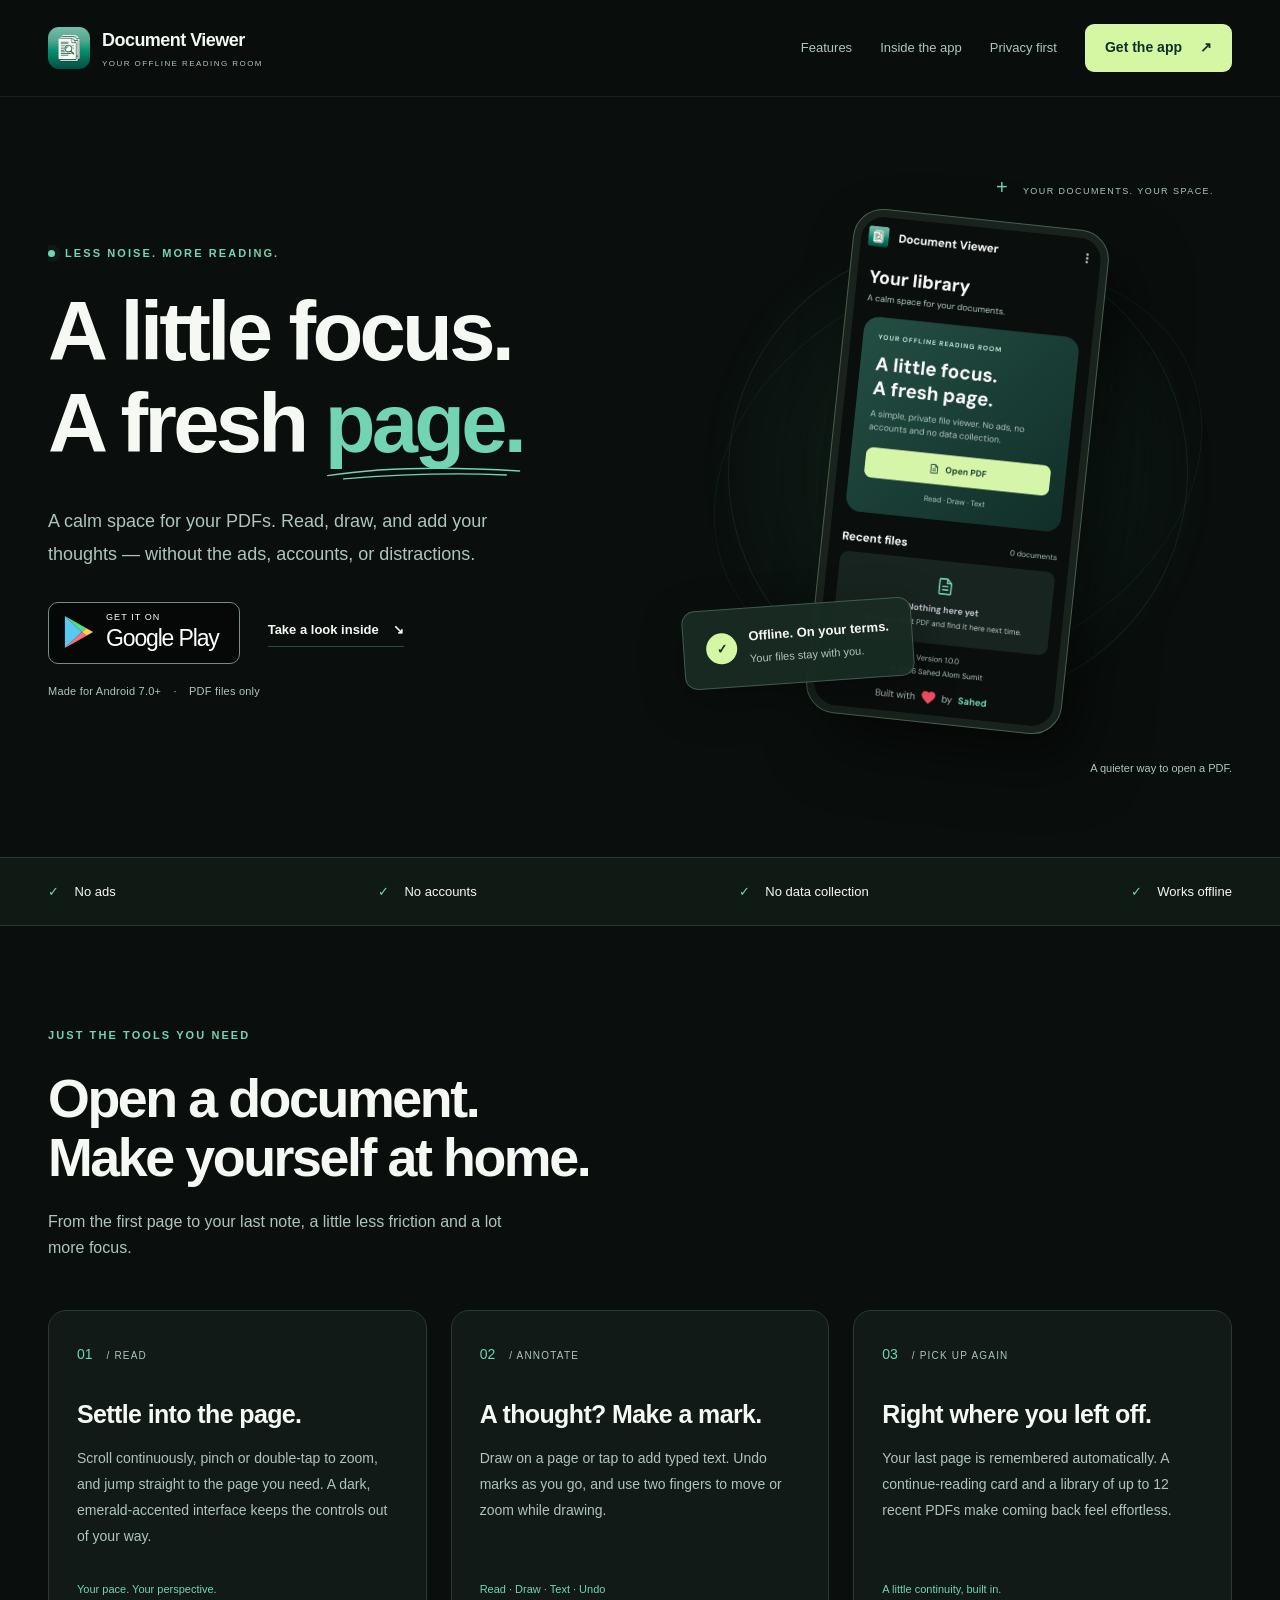
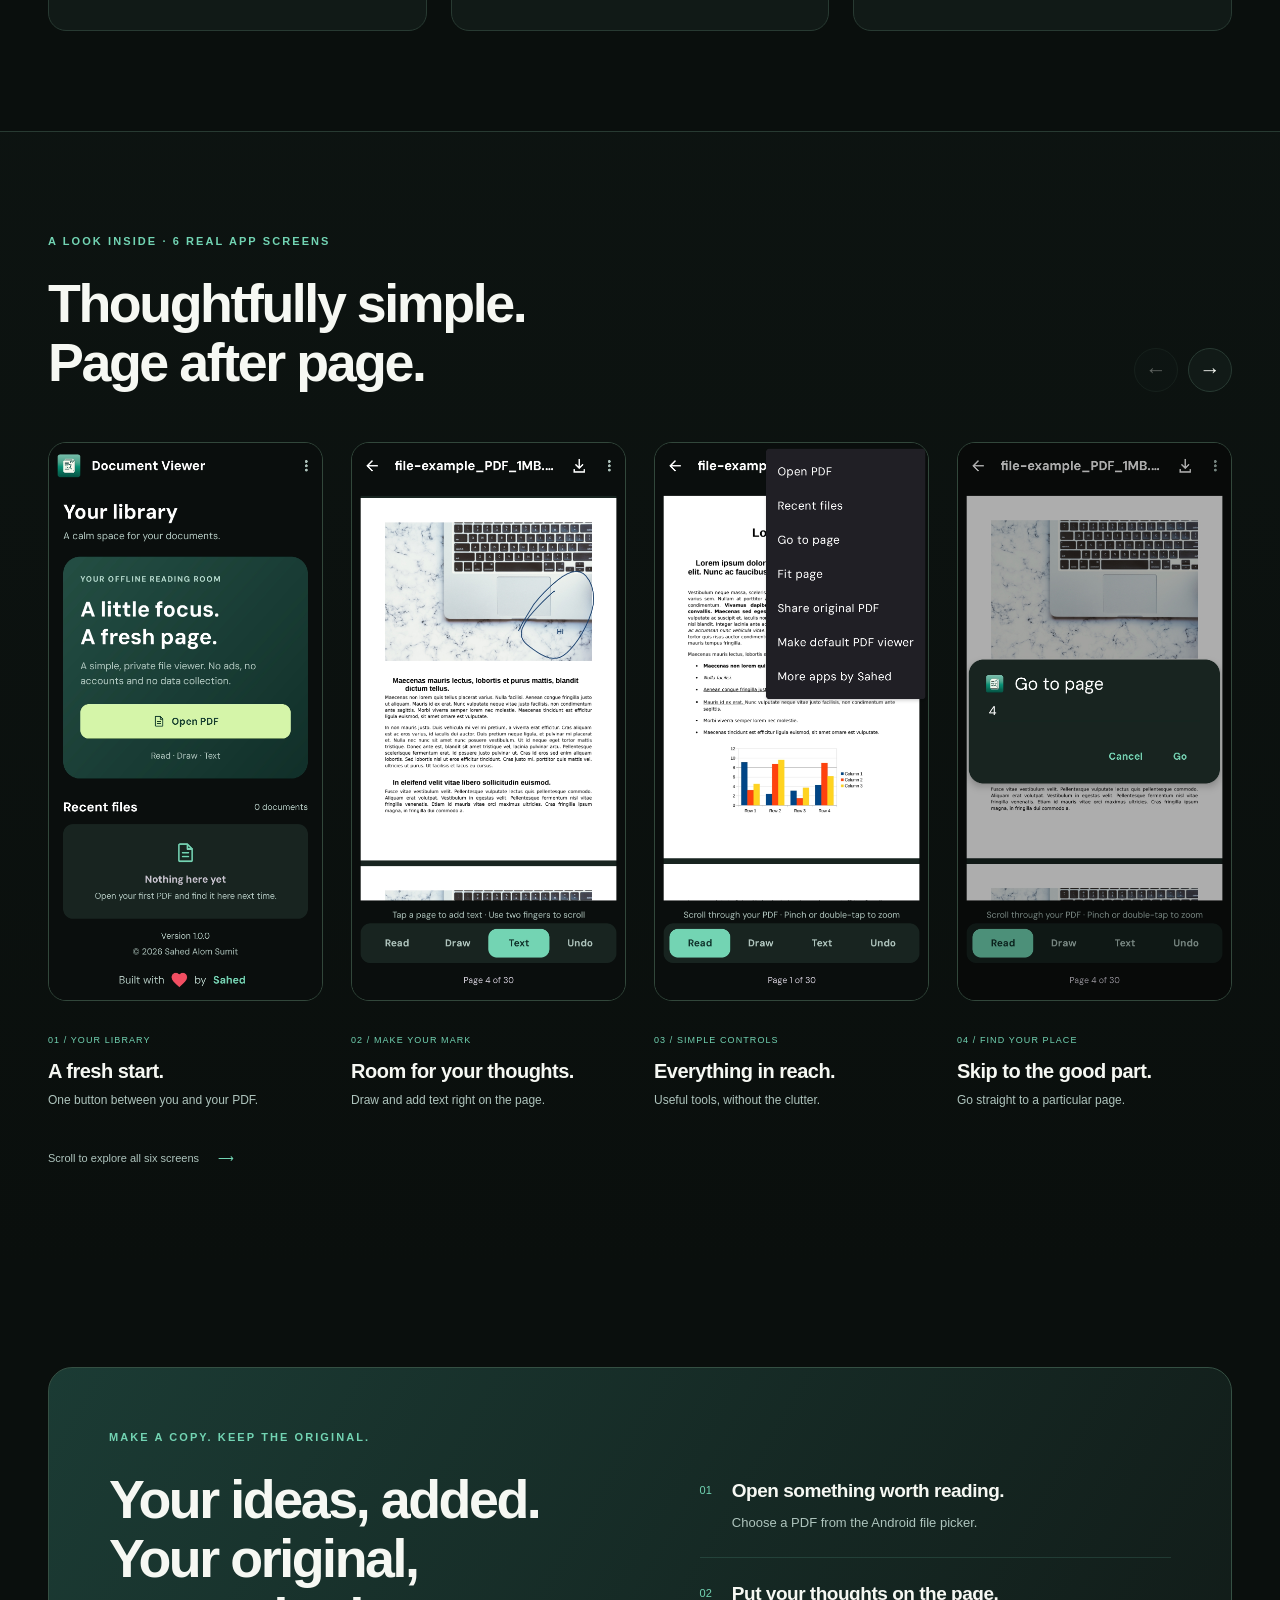
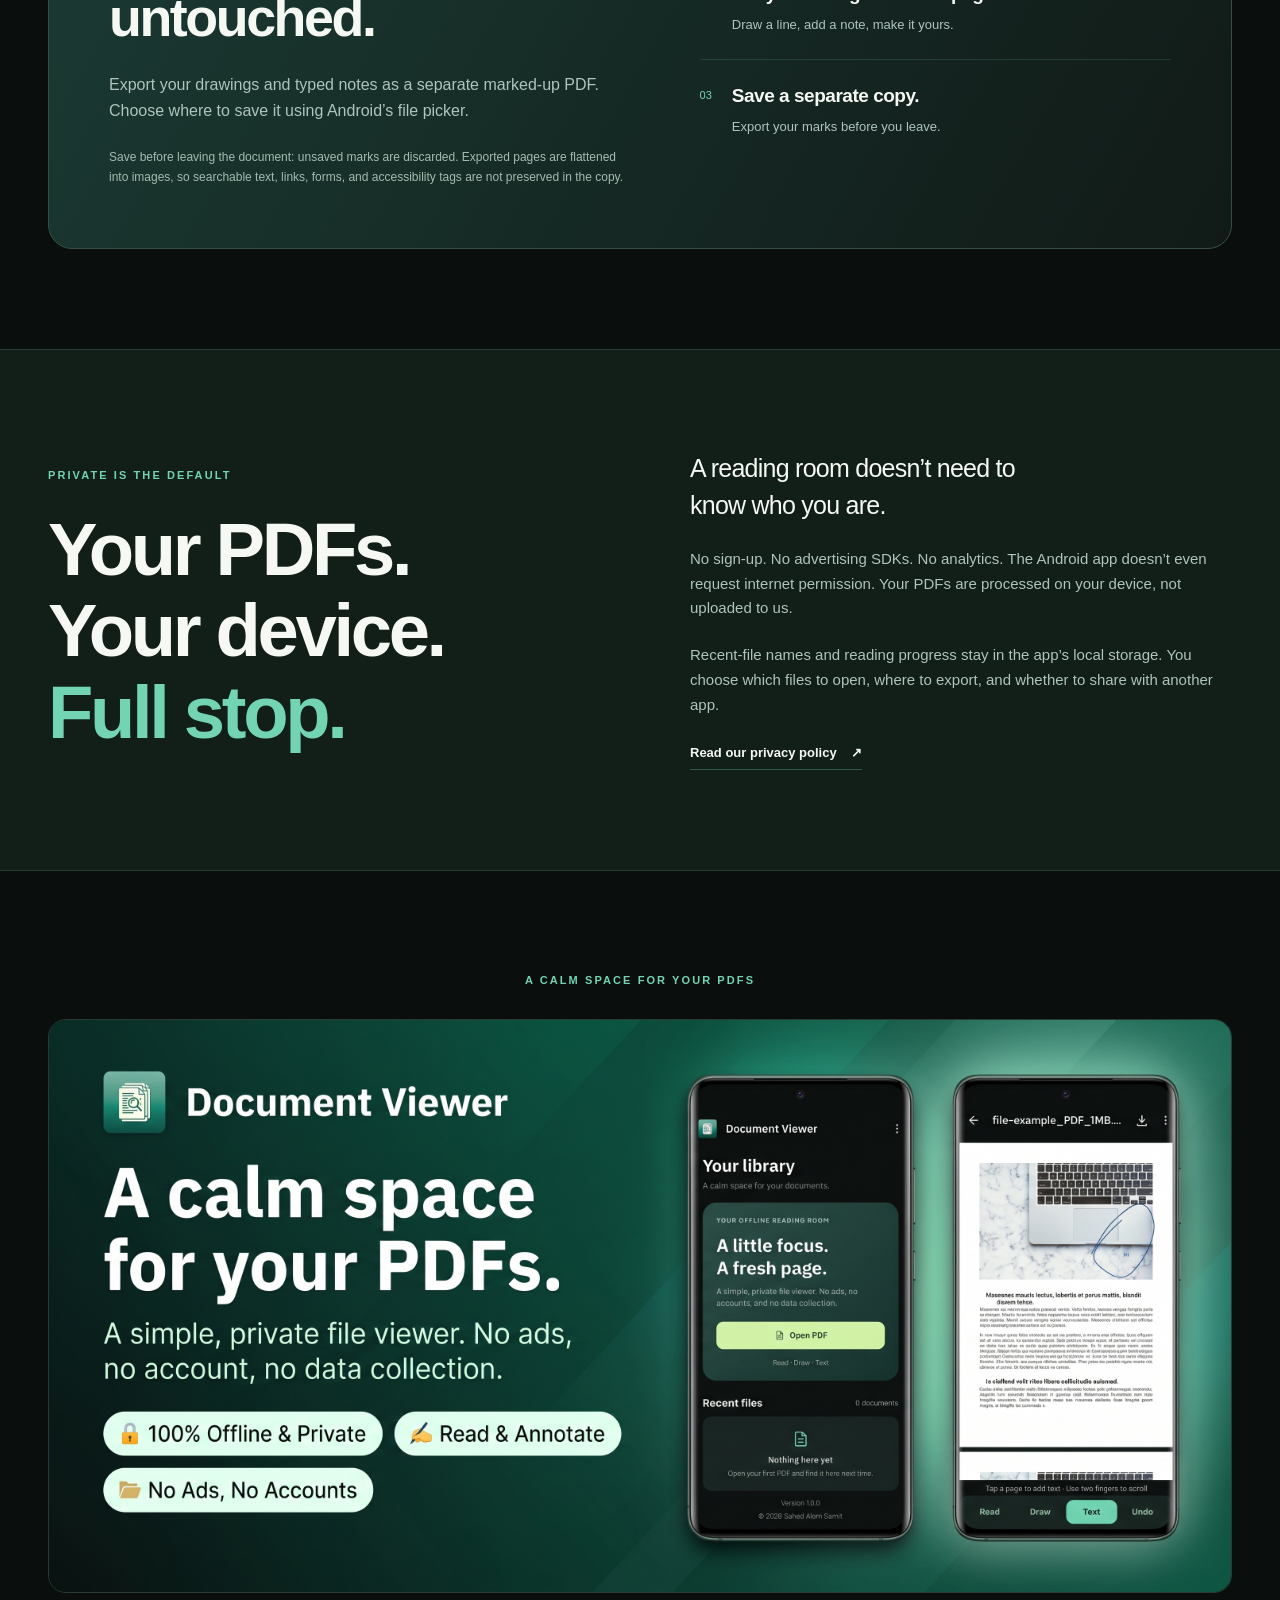
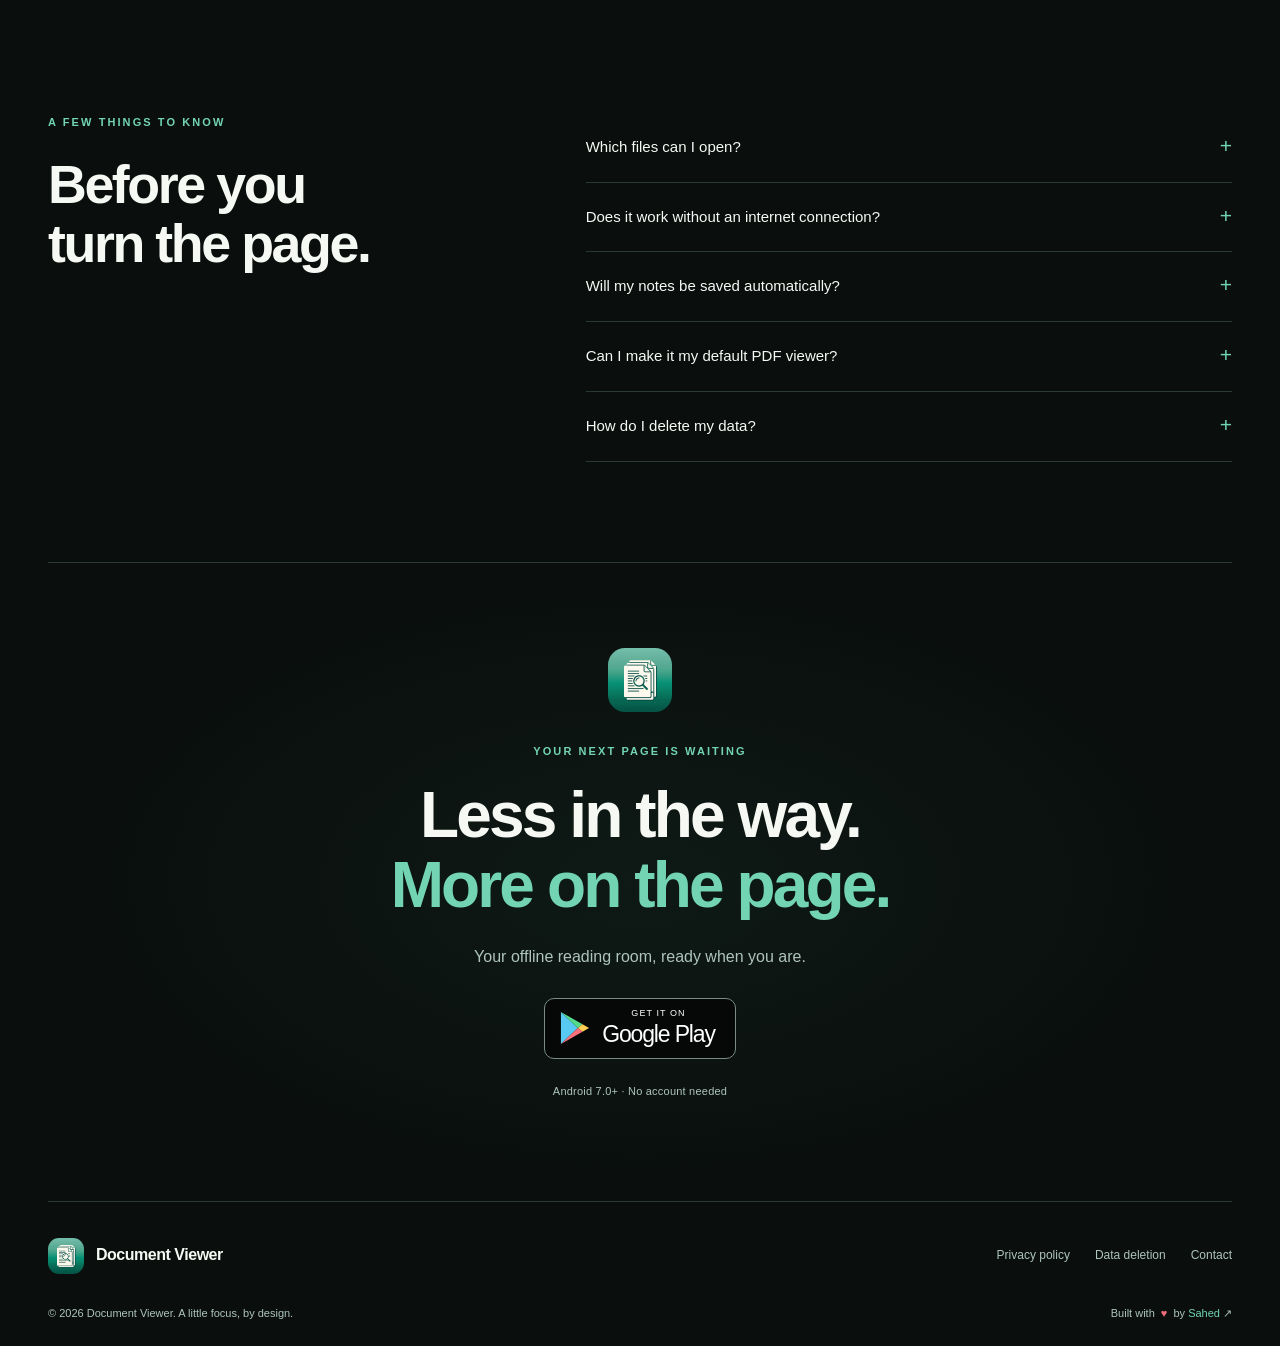
==== index.html @ d1f19ce5 "Add initial website files for Document Viewer including index, privacy policy, and sitemap - Created" ====
<!doctype html>
<html lang="en">
<head>
  <meta charset="utf-8">
  <meta name="viewport" content="width=device-width, initial-scale=1">
  <title>Document Viewer — A calm space for your PDFs</title>
  <meta name="description" content="Read, draw, and add text to PDFs on Android. Document Viewer works offline, with no ads, no accounts, and no data collection.">
  <meta name="theme-color" content="#0a0f0d">
  <link rel="canonical" href="https://document-viewer.sahedalomsumit.com/">
  <meta property="og:type" content="website">
  <meta property="og:title" content="Document Viewer — A calm space for your PDFs">
  <meta property="og:description" content="Your offline reading room. Read and annotate PDFs without ads, accounts, or distractions.">
  <meta property="og:url" content="https://document-viewer.sahedalomsumit.com/">
  <meta property="og:image" content="https://document-viewer.sahedalomsumit.com/img/feature-graphic.jpg">
  <meta name="twitter:card" content="summary_large_image">
  <link rel="icon" href="img/logo-document-viewer.jpg">
  <link rel="preload" href="fonts/dm-sans.ttf" as="font" type="font/ttf" crossorigin>
  <link rel="stylesheet" href="style.css">
  <script src="script.js" defer></script>
  <script type="application/ld+json">{"@context":"https://schema.org","@type":"SoftwareApplication","name":"Document Viewer","operatingSystem":"Android 7.0 or later","applicationCategory":"ProductivityApplication","url":"https://document-viewer.sahedalomsumit.com/","downloadUrl":"https://play.google.com/store/apps/details?id=com.sahed.document_viewer","description":"An offline Android PDF reader with drawing and text tools. No ads, accounts, or data collection.","author":{"@type":"Person","name":"Sahed Alom Sumit","url":"https://sahedalomsumit.com"}}</script>
</head>
<body>
<a class="skip-link" href="#main">Skip to content</a>
<header class="site-header"><div class="shell header-inner">
  <a class="brand" href="index.html" aria-label="Document Viewer home"><img src="img/logo-document-viewer.jpg" alt="" width="42" height="42"><span>Document Viewer<small>YOUR OFFLINE READING ROOM</small></span></a>
  <button class="nav-toggle" type="button" aria-expanded="false" aria-controls="site-nav" hidden>Menu <span aria-hidden="true">☰</span></button>
  <nav id="site-nav" aria-label="Main navigation"><a href="#features">Features</a><a href="#screenshots">Inside the app</a><a href="#privacy">Privacy first</a><a class="button button-small" href="https://play.google.com/store/apps/details?id=com.sahed.document_viewer">Get the app <span aria-hidden="true">↗</span></a></nav>
</div></header>
<main id="main">
  <section class="hero shell">
    <div class="hero-copy"><p class="eyebrow"><span class="status-dot"></span> LESS NOISE. MORE READING.</p><h1>A little focus.<br>A fresh <span class="page-word">page.<svg viewBox="0 0 300 25" aria-hidden="true"><path d="M4 18Q120 0 294 11M28 23Q158 12 274 17"/></svg></span></h1><p class="hero-description">A calm space for your PDFs. Read, draw, and add your thoughts — without the ads, accounts, or distractions.</p><div class="hero-actions"><a class="play-badge" href="https://play.google.com/store/apps/details?id=com.sahed.document_viewer" aria-label="Get Document Viewer on Google Play"><svg viewBox="0 0 32 36" aria-hidden="true"><path fill="#57c9f2" d="M1 1l18 17L1 35z"/><path fill="#54dc8b" d="M1 1l23 13-5 4z"/><path fill="#ffcf55" d="M24 14l7 4-7 4-5-4z"/><path fill="#fa707c" d="M1 35l23-13-5-4z"/></svg><span><small>GET IT ON</small>Google Play</span></a><a class="text-link" href="#screenshots">Take a look inside <span aria-hidden="true">↘</span></a></div><p class="compatibility">Made for Android 7.0+ <span>·</span> PDF files only</p></div>
    <div class="hero-art"><div class="art-orbit" aria-hidden="true"></div><div class="art-caption"><span class="tiny-cross" aria-hidden="true">+</span> YOUR DOCUMENTS. YOUR SPACE.</div><div class="phone-frame"><img src="img/document-viewer-1.jpeg" alt="Document Viewer home screen with Open PDF and a local recent-files library" width="981" height="2000" fetchpriority="high"></div><div class="floating-note"><span class="note-icon" aria-hidden="true">✓</span><div>Offline. On your terms.<small>Your files stay with you.</small></div></div><span class="art-footnote">A quieter way to open a PDF.</span></div>
  </section>
  <div class="promise-strip"><div class="shell"><span><i aria-hidden="true">✓</i> No ads</span><span><i aria-hidden="true">✓</i> No accounts</span><span><i aria-hidden="true">✓</i> No data collection</span><span><i aria-hidden="true">✓</i> Works offline</span></div></div>
  <section class="section shell" id="features"><div class="section-heading"><p class="eyebrow">JUST THE TOOLS YOU NEED</p><h2>Open a document.<br>Make yourself at home.</h2><p>From the first page to your last note, a little less friction and a lot more focus.</p></div><div class="feature-grid">
    <article class="feature"><span class="feature-number">01 <span>/ READ</span></span><h3>Settle into the page.</h3><p>Scroll continuously, pinch or double-tap to zoom, and jump straight to the page you need. A dark, emerald-accented interface keeps the controls out of your way.</p><span class="feature-tag">Your pace. Your perspective.</span></article>
    <article class="feature"><span class="feature-number">02 <span>/ ANNOTATE</span></span><h3>A thought? Make a mark.</h3><p>Draw on a page or tap to add typed text. Undo marks as you go, and use two fingers to move or zoom while drawing.</p><span class="feature-tag">Read · Draw · Text · Undo</span></article>
    <article class="feature"><span class="feature-number">03 <span>/ PICK UP AGAIN</span></span><h3>Right where you left off.</h3><p>Your last page is remembered automatically. A continue-reading card and a library of up to 12 recent PDFs make coming back feel effortless.</p><span class="feature-tag">A little continuity, built in.</span></article>
  </div></section>
  <section class="section screenshots-section" id="screenshots"><div class="shell gallery-heading"><div><p class="eyebrow">A LOOK INSIDE · 6 REAL APP SCREENS</p><h2>Thoughtfully simple.<br>Page after page.</h2></div><div class="gallery-controls" hidden><button class="icon-button" type="button" data-gallery-direction="-1" aria-label="Previous screenshots">←</button><button class="icon-button" type="button" data-gallery-direction="1" aria-label="Next screenshots">→</button></div></div>
  <div class="screenshot-gallery shell" tabindex="0" role="region" aria-label="Six app screenshots; scroll horizontally to explore">
    <figure class="screen"><img src="img/document-viewer-1.jpeg" alt="Home screen with Open PDF button and an empty recent-files library" width="981" height="2000" loading="lazy"><figcaption><span>01 / YOUR LIBRARY</span><h3>A fresh start.</h3><p>One button between you and your PDF.</p></figcaption></figure>
    <figure class="screen"><img src="img/document-viewer-2.jpeg" alt="PDF reader with a drawing, added text, and Read, Draw, Text, and Undo tools" width="981" height="2000" loading="lazy"><figcaption><span>02 / MAKE YOUR MARK</span><h3>Room for your thoughts.</h3><p>Draw and add text right on the page.</p></figcaption></figure>
    <figure class="screen"><img src="img/document-viewer-3.jpeg" alt="Reader menu with page navigation, fit page, share original PDF, and default viewer options" width="981" height="2000" loading="lazy"><figcaption><span>03 / SIMPLE CONTROLS</span><h3>Everything in reach.</h3><p>Useful tools, without the clutter.</p></figcaption></figure>
    <figure class="screen"><img src="img/document-viewer-4.jpeg" alt="Go to page dialog with page 4 entered" width="981" height="2000" loading="lazy"><figcaption><span>04 / FIND YOUR PLACE</span><h3>Skip to the good part.</h3><p>Go straight to a particular page.</p></figcaption></figure>
    <figure class="screen"><img src="img/document-viewer-5.jpeg" alt="Continue-reading card showing page 11 of 30 and recent documents" width="981" height="2000" loading="lazy"><figcaption><span>05 / KEEP YOUR PLACE</span><h3>Welcome back.</h3><p>Your recent files and reading progress.</p></figcaption></figure>
    <figure class="screen"><img src="img/document-viewer-6.jpeg" alt="Instructions for choosing Document Viewer as the default PDF app in Android" width="981" height="2000" loading="lazy"><figcaption><span>06 / FEEL AT HOME</span><h3>Your everyday PDF viewer.</h3><p>Set it as your default through Android.</p></figcaption></figure>
  </div><p class="shell gallery-hint">Scroll to explore all six screens <span aria-hidden="true">⟶</span></p></section>
  <section class="section shell"><div class="export-panel"><div><p class="eyebrow">MAKE A COPY. KEEP THE ORIGINAL.</p><h2>Your ideas, added.<br>Your original, untouched.</h2><p>Export your drawings and typed notes as a separate marked-up PDF. Choose where to save it using Android’s file picker.</p><p class="fine-print">Save before leaving the document: unsaved marks are discarded. Exported pages are flattened into images, so searchable text, links, forms, and accessibility tags are not preserved in the copy.</p></div><ol class="steps"><li><span>01</span><div><h3>Open something worth reading.</h3><p>Choose a PDF from the Android file picker.</p></div></li><li><span>02</span><div><h3>Put your thoughts on the page.</h3><p>Draw a line, add a note, make it yours.</p></div></li><li><span>03</span><div><h3>Save a separate copy.</h3><p>Export your marks before you leave.</p></div></li></ol></div></section>
  <section class="privacy-section" id="privacy"><div class="shell privacy-layout"><div class="privacy-statement"><p class="eyebrow">PRIVATE IS THE DEFAULT</p><h2>Your PDFs.<br>Your device.<br><span>Full stop.</span></h2></div><div class="privacy-copy"><p class="large-copy">A reading room doesn’t need to know who you are.</p><p>No sign-up. No advertising SDKs. No analytics. The Android app doesn’t even request internet permission. Your PDFs are processed on your device, not uploaded to us.</p><p>Recent-file names and reading progress stay in the app’s local storage. You choose which files to open, where to export, and whether to share with another app.</p><a class="text-link" href="privacy-policy.html">Read our privacy policy <span aria-hidden="true">↗</span></a></div></div></section>
  <section class="section shell showcase"><p class="eyebrow">A CALM SPACE FOR YOUR PDFS</p><img src="img/feature-graphic.jpg" alt="Document Viewer feature showcase: offline and private PDF reading and annotation, with no ads or accounts" width="2000" height="968" loading="lazy"></section>
  <section class="section shell faq-section"><div><p class="eyebrow">A FEW THINGS TO KNOW</p><h2>Before you<br>turn the page.</h2></div><div class="faq"><details><summary>Which files can I open?</summary><p>Document Viewer currently supports PDF files only. Word documents, spreadsheets, and presentations are not supported. Password-protected, damaged, or unavailable PDFs may not open.</p></details><details><summary>Does it work without an internet connection?</summary><p>Yes. Reading and annotating local PDFs work offline. The app has no internet permission. If you choose a file from a cloud provider in Android’s file picker, that provider may need a connection to make the file available.</p></details><details><summary>Will my notes be saved automatically?</summary><p>No. Reading progress is remembered automatically, but drawings and added text must be exported as a separate PDF before you leave the document. The original is unchanged. Exported pages are flattened images.</p></details><details><summary>Can I make it my default PDF viewer?</summary><p>Yes. Open a PDF from Files, choose Document Viewer in Android’s app picker, and tap Always when offered. If another app opens automatically, clear that app’s defaults in Android Settings first.</p></details><details><summary>How do I delete my data?</summary><p>Clear the app’s storage in Android Settings or uninstall it to remove local app data. Original PDFs and exported copies saved outside the app must be deleted separately with your file manager. <a href="data-deletion.html">See the full data-deletion guide.</a></p></details></div></section>
  <section class="closing shell"><img src="img/logo-document-viewer.jpg" alt="" width="64" height="64"><p class="eyebrow">YOUR NEXT PAGE IS WAITING</p><h2>Less in the way.<br><span>More on the page.</span></h2><p>Your offline reading room, ready when you are.</p><a class="play-badge" href="https://play.google.com/store/apps/details?id=com.sahed.document_viewer" aria-label="Get Document Viewer on Google Play"><svg viewBox="0 0 32 36" aria-hidden="true"><path fill="#57c9f2" d="M1 1l18 17L1 35z"/><path fill="#54dc8b" d="M1 1l23 13-5 4z"/><path fill="#ffcf55" d="M24 14l7 4-7 4-5-4z"/><path fill="#fa707c" d="M1 35l23-13-5-4z"/></svg><span><small>GET IT ON</small>Google Play</span></a><p class="compatibility">Android 7.0+ · No account needed</p></section>
</main>
<footer class="site-footer shell"><div class="footer-top"><a class="brand" href="index.html"><img src="img/logo-document-viewer.jpg" alt="" width="36" height="36"><span>Document Viewer</span></a><nav aria-label="Footer navigation"><a href="privacy-policy.html">Privacy policy</a><a href="data-deletion.html">Data deletion</a><a href="mailto:sahedalomsumit@gmail.com">Contact</a></nav></div><div class="footer-bottom"><p>© <span data-year>2026</span> Document Viewer. A little focus, by design.</p><a href="https://sahedalomsumit.com">Built with <span class="heart" aria-label="love">♥</span> by <strong>Sahed</strong> ↗</a></div></footer>
</body>
</html>
---- style.css ----
@font-face{font-family:'DM Sans';src:url('fonts/dm-sans.ttf') format('truetype');font-style:normal;font-weight:100 1000;font-display:swap}
:root{color-scheme:dark;--bg:#0a0f0d;--surface:#111a17;--surface-2:#182420;--green:#72d4b3;--lime:#d5f6a3;--text:#f6f8f3;--muted:#aec4bd;--line:#283a32;--radius:24px}
*{box-sizing:border-box}html{scroll-behavior:smooth;scroll-padding-top:110px}body{margin:0;background:var(--bg);color:var(--text);font-family:'DM Sans',sans-serif;line-height:1.65;-webkit-font-smoothing:antialiased}a{color:inherit;text-decoration:none}button{font:inherit}button,a{-webkit-tap-highlight-color:transparent}button{cursor:pointer}img{display:block;max-width:100%;height:auto}p,h1,h2,h3,figure{margin:0}p{color:var(--muted)}h1,h2,h3{line-height:1.1;font-weight:600;letter-spacing:-.045em}h1{font-size:clamp(56px,6.5vw,94px)}h2{font-size:clamp(36px,4.2vw,58px)}h3{font-size:25px;letter-spacing:-.025em}a,button,summary{touch-action:manipulation}a:focus-visible,button:focus-visible,summary:focus-visible,[tabindex]:focus-visible{outline:2px solid var(--lime);outline-offset:6px}::selection{background:var(--green);color:var(--bg)}.shell{width:min(1200px,calc(100% - 96px));margin-inline:auto}.section{padding-block:100px}.eyebrow{font-size:11px;font-weight:700;letter-spacing:.19em;color:var(--green);margin-bottom:24px}.site-header{position:sticky;top:0;z-index:20;background:#0a0f0def;backdrop-filter:blur(16px);border-bottom:1px solid #283a3270}.header-inner{min-height:96px;display:flex;justify-content:space-between;align-items:center;gap:28px}.brand{display:inline-flex;align-items:center;gap:12px;flex-shrink:0}.brand img{border-radius:11px}.brand>span{font-size:18px;font-weight:650;letter-spacing:-.03em}.brand small{display:block;font-size:8px;letter-spacing:.18em;color:var(--muted);font-weight:500;margin-top:2px}.site-header nav{display:flex;align-items:center;gap:28px;font-size:13px;color:var(--muted)}nav a:hover,.text-link:hover{color:var(--lime)}.button{display:inline-flex;align-items:center;justify-content:center;gap:18px;padding:14px 24px;background:var(--lime);border:1px solid transparent;border-radius:9px;color:#102f28;font-size:14px;font-weight:650;transition:background .2s,transform .2s}.button:hover{background:#e4ffc0;color:#102f28;transform:translateY(-2px)}.button-small{padding:11px 19px}.nav-toggle{border:1px solid var(--line);border-radius:8px;background:var(--surface);color:var(--text);padding:8px 12px}.skip-link{position:fixed;left:16px;top:-100px;background:var(--lime);color:var(--bg);padding:10px 20px;z-index:100}.skip-link:focus{top:16px}.hero{min-height:760px;display:grid;grid-template-columns:1.1fr 1fr;align-items:center;gap:32px;padding-block:65px 75px;overflow:hidden}.hero-copy{position:relative;z-index:2}.hero .eyebrow{display:flex;align-items:center;gap:10px}.status-dot{width:7px;height:7px;background:var(--green);border-radius:50%;box-shadow:0 0 0 5px #72d4b30d}.page-word{position:relative;color:var(--green);display:inline-block}.page-word svg{position:absolute;left:0;bottom:-15px;width:100%;height:24px;fill:none;stroke:var(--green);stroke-width:2;stroke-linecap:round}.hero-description{font-size:18px;max-width:440px;line-height:1.8;margin-top:36px}.hero-actions{display:flex;align-items:center;gap:28px;flex-wrap:wrap;margin-top:32px}.play-badge{display:inline-flex;align-items:center;gap:12px;border:1px solid #7a8c82;background:#050806;padding:9px 20px 10px 15px;border-radius:10px;color:#fff;transition:border-color .2s,transform .2s}.play-badge:hover{border-color:var(--lime);transform:translateY(-3px)}.play-badge svg{width:30px;height:34px}.play-badge>span{font-size:23px;font-weight:500;letter-spacing:-.05em;line-height:1.2}.play-badge small{display:block;font-size:9px;letter-spacing:.12em;margin-bottom:2px}.text-link{display:inline-flex;align-items:center;gap:14px;font-size:13px;font-weight:600;border-bottom:1px solid #72d4b350;padding-bottom:5px}.compatibility{font-size:11px;letter-spacing:.02em;margin-top:18px}.compatibility span{padding-inline:9px}.hero-art{position:relative;display:flex;align-items:center;flex-direction:column;justify-content:center;min-height:610px}.hero-art:before{content:'';position:absolute;width:90%;height:85%;border-radius:50%;background:radial-gradient(ellipse,#245b4455,transparent 70%);filter:blur(12px)}.art-orbit{position:absolute;width:460px;height:460px;border:1px solid #72d4b319;border-radius:50%;transform:rotate(-25deg)}.art-orbit:after{content:'';position:absolute;inset:36px -25px;border:1px solid #72d4b30f;border-radius:50%}.phone-frame{position:relative;width:257px;padding:7px;background:#19221c;border:1px solid #4a5e50;border-radius:30px;transform:rotate(6deg);box-shadow:24px 30px 60px #0008;overflow:hidden}.phone-frame img{border-radius:23px}.art-caption{position:absolute;top:4px;right:18px;color:var(--muted);font-size:9px;letter-spacing:.16em}.tiny-cross{font-size:20px;margin-right:10px;color:var(--green)}.floating-note{position:absolute;bottom:94px;left:0;display:flex;align-items:center;gap:12px;background:#182b23f5;padding:17px 22px;border:1px solid #3e5d4c;border-radius:13px;box-shadow:0 12px 45px #0005;transform:rotate(-4deg);font-size:13px;font-weight:600}.floating-note small{display:block;font-size:11px;color:var(--muted);font-weight:400;margin-top:3px}.note-icon{display:grid;place-items:center;width:31px;height:31px;border-radius:50%;background:var(--lime);color:#102f28}.art-footnote{position:absolute;bottom:0;right:0;font-size:11px;color:var(--muted)}.promise-strip{border-block:1px solid var(--line);background:#101a15}.promise-strip>.shell{display:flex;justify-content:space-between;gap:20px;padding-block:23px;font-size:13px}.promise-strip i{font-style:normal;color:var(--green);margin-right:12px}.section-heading{max-width:650px;margin-bottom:48px}.section-heading>p:last-child{margin-top:22px;max-width:470px}.feature-grid{display:grid;grid-template-columns:repeat(3,1fr);gap:24px}.feature{padding:32px 28px;background:var(--surface);border:1px solid var(--line);border-radius:18px;display:flex;flex-direction:column}.feature-number{color:var(--green);font-size:14px;margin-bottom:35px}.feature-number span{color:var(--muted);font-size:10px;letter-spacing:.12em;margin-left:10px}.feature h3{margin-bottom:18px}.feature p{font-size:14px;line-height:1.85}.feature-tag{margin-top:auto;padding-top:30px;color:var(--green);font-size:11px}.screenshots-section{border-top:1px solid var(--line);overflow:hidden;background:linear-gradient(180deg,#111a1766,transparent)}.gallery-heading{display:flex;justify-content:space-between;align-items:end;gap:24px;margin-bottom:42px}.gallery-controls{display:flex;gap:10px}.gallery-controls[hidden]{display:none}.icon-button{border:1px solid var(--line);background:var(--surface);color:var(--text);width:44px;height:44px;border-radius:50%;font-size:21px}.icon-button:hover{background:var(--deep-green,#1b3b34);border-color:var(--green)}.icon-button:disabled{opacity:.35;cursor:default}.screenshot-gallery{display:flex;gap:28px;overflow-x:auto;scroll-snap-type:x mandatory;padding-block:8px 24px;scrollbar-width:thin;scrollbar-color:#365c49 transparent}.screen{flex:0 0 calc((100% - 84px)/4);min-width:220px;scroll-snap-align:start}.screen>img{width:100%;border:1px solid #32473b;border-radius:18px;background:var(--surface)}.screen figcaption{margin-top:24px}.screen figcaption>span{font-size:9px;letter-spacing:.12em;color:var(--green)}.screen h3{font-size:20px;margin:9px 0}.screen p{font-size:12px}.gallery-hint{font-size:11px;margin-top:14px}.gallery-hint span{margin-left:16px;color:var(--green)}.export-panel{display:grid;grid-template-columns:1.1fr 1fr;gap:72px;border:1px solid #355043;border-radius:var(--radius);background:linear-gradient(120deg,#1b3b34,#111a17);padding:60px}.export-panel>div>p:not(.eyebrow){margin-top:24px}.export-panel .fine-print{font-size:12px;color:#a5bbb0}.steps{list-style:none;margin:0;padding:0;align-self:center}.steps li{display:flex;gap:20px;padding-block:23px;border-bottom:1px solid #72d4b326}.steps li:last-child{border:0}.steps li>span{font-size:11px;color:var(--green);padding-top:3px}.steps h3{font-size:19px;line-height:1.4}.steps p{font-size:13px;margin-top:7px}.privacy-section{padding-block:100px;background:#121e18;border-block:1px solid var(--line)}.privacy-layout{display:grid;grid-template-columns:1fr 1fr;gap:100px;align-items:center}.privacy-statement h2{font-size:clamp(48px,5.8vw,80px)}.privacy-statement h2 span{color:var(--green)}.privacy-copy p{margin-bottom:22px;font-size:15px}.privacy-copy .large-copy{font-size:25px;line-height:1.5;letter-spacing:-.03em;color:var(--text);max-width:380px}.showcase img{border-radius:18px;border:1px solid var(--line);width:100%}.showcase .eyebrow{text-align:center;margin-bottom:30px}.faq-section{padding-top:20px;display:grid;grid-template-columns:.85fr 1.15fr;gap:60px}.faq details{border-bottom:1px solid var(--line);padding-block:22px}.faq summary{list-style:none;cursor:pointer;font-size:15px;font-weight:500;display:flex;justify-content:space-between;gap:20px}.faq summary::-webkit-details-marker{display:none}.faq summary:after{content:'+';font-size:21px;color:var(--green);line-height:1}.faq details[open] summary:after{content:'−'}.faq details p{font-size:14px;margin-top:17px;padding-right:25px}.faq p a,.legal-content a{color:var(--green);text-decoration:underline;text-underline-offset:4px}.closing{text-align:center;border-top:1px solid var(--line);padding-block:85px 100px;position:relative;background:radial-gradient(ellipse at center,#1b3b343d,transparent 65%)}.closing>img{margin:0 auto 30px;border-radius:17px}.closing .eyebrow{margin-bottom:20px}.closing h2{font-size:clamp(42px,5vw,68px)}.closing h2 span{color:var(--green)}.closing>p:not(.eyebrow){margin-top:23px}.closing .play-badge{margin-top:28px}.closing .compatibility{font-size:11px}.site-footer{border-top:1px solid var(--line);padding-block:36px 24px}.footer-top,.footer-bottom{display:flex;align-items:center;justify-content:space-between;gap:24px}.site-footer .brand>span{font-size:16px}.footer-top nav{display:flex;gap:25px;color:var(--muted);font-size:12px}.footer-bottom{padding-top:30px;font-size:11px;color:var(--muted)}.heart{color:#ef6c7c;margin-inline:3px}.footer-bottom strong{color:var(--green);font-weight:500}.legal-main{padding-block:60px 100px}.breadcrumb{display:flex;gap:12px;font-size:11px;color:var(--muted);margin-bottom:45px}.breadcrumb a{color:var(--green)}.legal-header{max-width:850px;margin-bottom:60px}.legal-header h1{font-size:clamp(48px,6vw,78px);margin-bottom:24px}.legal-header h1 span{color:var(--green)}.legal-header>p:not(.eyebrow){max-width:650px}.updated{font-size:12px;margin-top:20px}.legal-layout{display:grid;grid-template-columns:235px minmax(0,1fr);gap:70px;align-items:start}.legal-toc{position:sticky;top:130px;border-top:1px solid var(--line);padding-top:22px}.legal-toc>p{font-size:10px;letter-spacing:.15em;color:var(--green);margin-bottom:14px}.legal-toc a{display:block;font-size:12px;padding-block:7px;color:var(--muted)}.legal-toc a:hover{color:var(--lime)}.legal-content{max-width:780px}.legal-content section{margin-bottom:42px;scroll-margin-top:125px}.legal-content h2{font-size:25px;letter-spacing:-.025em;line-height:1.3;margin-bottom:18px}.legal-content p,.legal-content li{font-size:15px;line-height:1.85;color:var(--muted)}.legal-content p+p{margin-top:16px}.legal-content li{padding-left:5px;margin-block:9px}.legal-content strong{color:var(--text);font-weight:600}.legal-callout{padding:26px 30px;background:var(--surface-2);border:1px solid #355043;border-left:3px solid var(--green);border-radius:0 12px 12px 0;margin-bottom:40px}.legal-callout p{margin:0}.legal-callout h2{color:var(--green);font-size:21px}.deletion-steps{padding-left:25px}.deletion-steps li{padding:0 0 20px 14px}.deletion-steps li::marker{color:var(--green);font-weight:600}.deletion-steps strong{display:block}.contact-panel{padding:28px;border:1px solid var(--line);border-radius:16px;background:var(--surface)}.contact-panel a{overflow-wrap:anywhere}.contact-panel .button{margin-top:20px;text-decoration:none;color:#102f28}.reveal{animation:appear .7s both}.hero-copy{animation:appear .7s both}.hero-art{animation:appear .9s .12s both}@keyframes appear{from{opacity:0;transform:translateY(18px)}to{opacity:1;transform:translateY(0)}}
@media(min-width:761px){.nav-toggle{display:none}}
@media(min-width:1500px){.hero{min-height:820px}.hero-art{min-height:650px}.phone-frame{width:280px}}
@media(max-width:1050px){.shell{width:calc(100% - 64px)}.site-header nav{gap:18px}.brand>span{font-size:16px}.hero{gap:10px}.hero-actions{gap:20px}.hero-art{min-height:580px}.floating-note{left:-10px;bottom:80px}.art-caption{right:0;font-size:8px}.feature{padding:26px 22px}.feature h3{font-size:23px}.export-panel{padding:40px;gap:40px}.privacy-layout{gap:65px}.legal-layout{gap:40px;grid-template-columns:200px minmax(0,1fr)}}
@media(max-width:760px){.shell{width:calc(100% - 40px)}.header-inner{min-height:78px;flex-wrap:wrap;gap:0}.brand img{width:36px;height:36px}.brand>span{font-size:16px}.brand small{font-size:7px}.nav-toggle:not([hidden]){display:block}.site-header nav{width:100%;padding:15px 0;justify-content:space-between;flex-wrap:wrap;gap:16px;font-size:12px}.js .site-header nav{display:none}.js .site-header nav.is-open{display:flex}.hero{grid-template-columns:1fr;padding-top:56px;gap:42px}.hero h1{font-size:clamp(55px,10vw,78px)}.hero-description{font-size:16px;max-width:450px}.hero-art{min-height:590px;width:min(440px,100%);margin-inline:auto}.art-caption{top:4px;right:7px}.art-orbit{width:350px;height:350px}.floating-note{left:0;bottom:75px}.art-footnote{right:4px}.promise-strip>.shell{display:grid;grid-template-columns:1fr 1fr;gap:16px;font-size:12px;padding-block:22px}.section{padding-block:65px}.section-heading{margin-bottom:32px}.feature-grid{grid-template-columns:1fr;gap:16px}.feature{padding:28px}.feature-number{margin-bottom:22px}.feature-tag{padding-top:20px}.screen{flex-basis:65%;max-width:280px}.screenshot-gallery{gap:20px}.gallery-heading{gap:14px}.gallery-heading h2{font-size:35px}.gallery-controls{gap:7px}.icon-button{width:36px;height:36px}.export-panel{grid-template-columns:1fr;padding:30px 25px;gap:25px}.export-panel h2{font-size:34px}.privacy-section{padding-block:65px}.privacy-layout{grid-template-columns:1fr;gap:35px}.privacy-statement h2{font-size:60px}.privacy-copy .large-copy{max-width:100%}.showcase{padding-bottom:40px}.showcase img{border-radius:10px}.faq-section{grid-template-columns:1fr;gap:25px;padding-top:20px}.faq-section h2 br{display:none}.closing{padding-block:65px}.footer-top,.footer-bottom{align-items:flex-start;flex-direction:column;gap:22px}.footer-top nav{gap:20px;flex-wrap:wrap}.footer-bottom{gap:10px}.legal-main{padding-block:35px 65px}.legal-header{margin-bottom:35px}.breadcrumb{margin-bottom:30px}.legal-layout{grid-template-columns:1fr;gap:35px}.legal-toc{position:static;display:flex;flex-wrap:wrap;gap:4px 20px}.legal-toc>p{width:100%;margin-bottom:5px}.legal-toc a{padding-block:4px}.legal-content p,.legal-content li{font-size:14px}.legal-callout{padding:22px}.eyebrow{font-size:10px}.nav-toggle[hidden]{display:none}}
@media(prefers-reduced-motion:reduce){html{scroll-behavior:auto}*,*:before,*:after{animation:none!important;transition:none!important}}
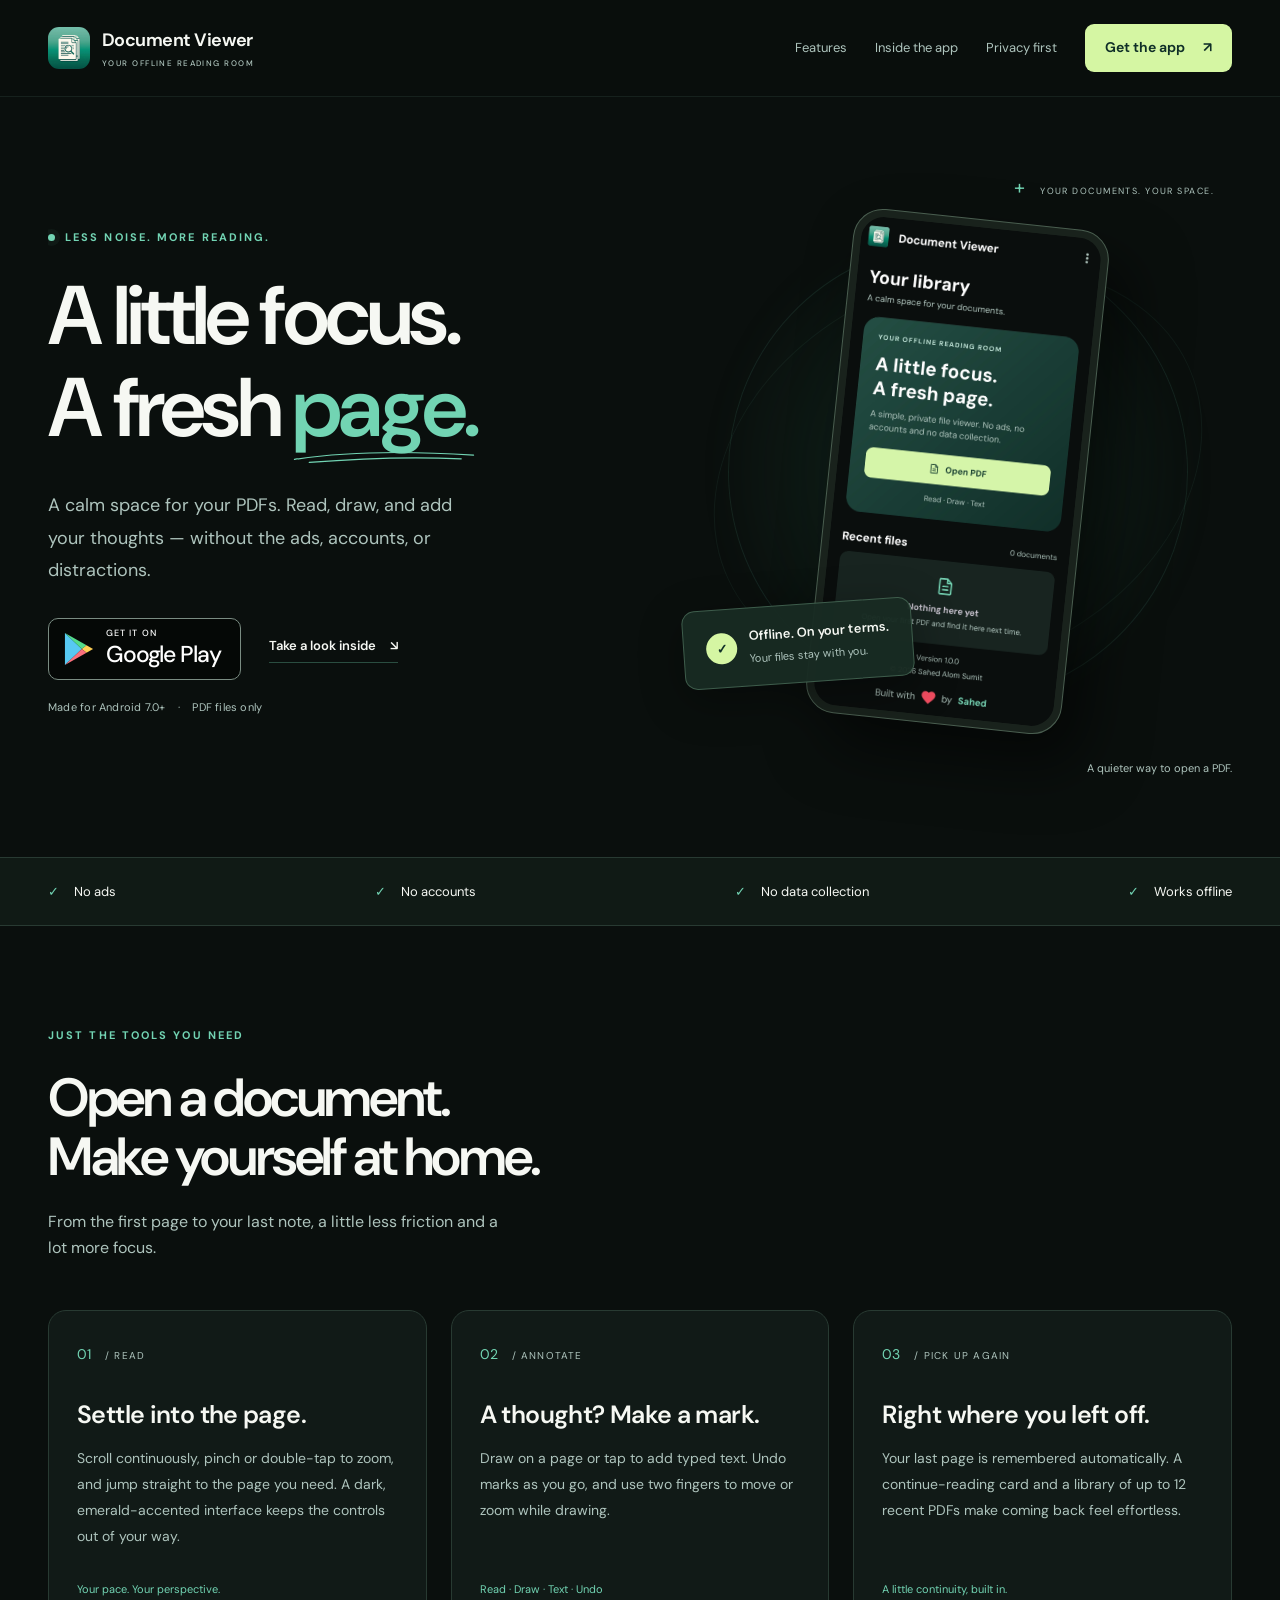
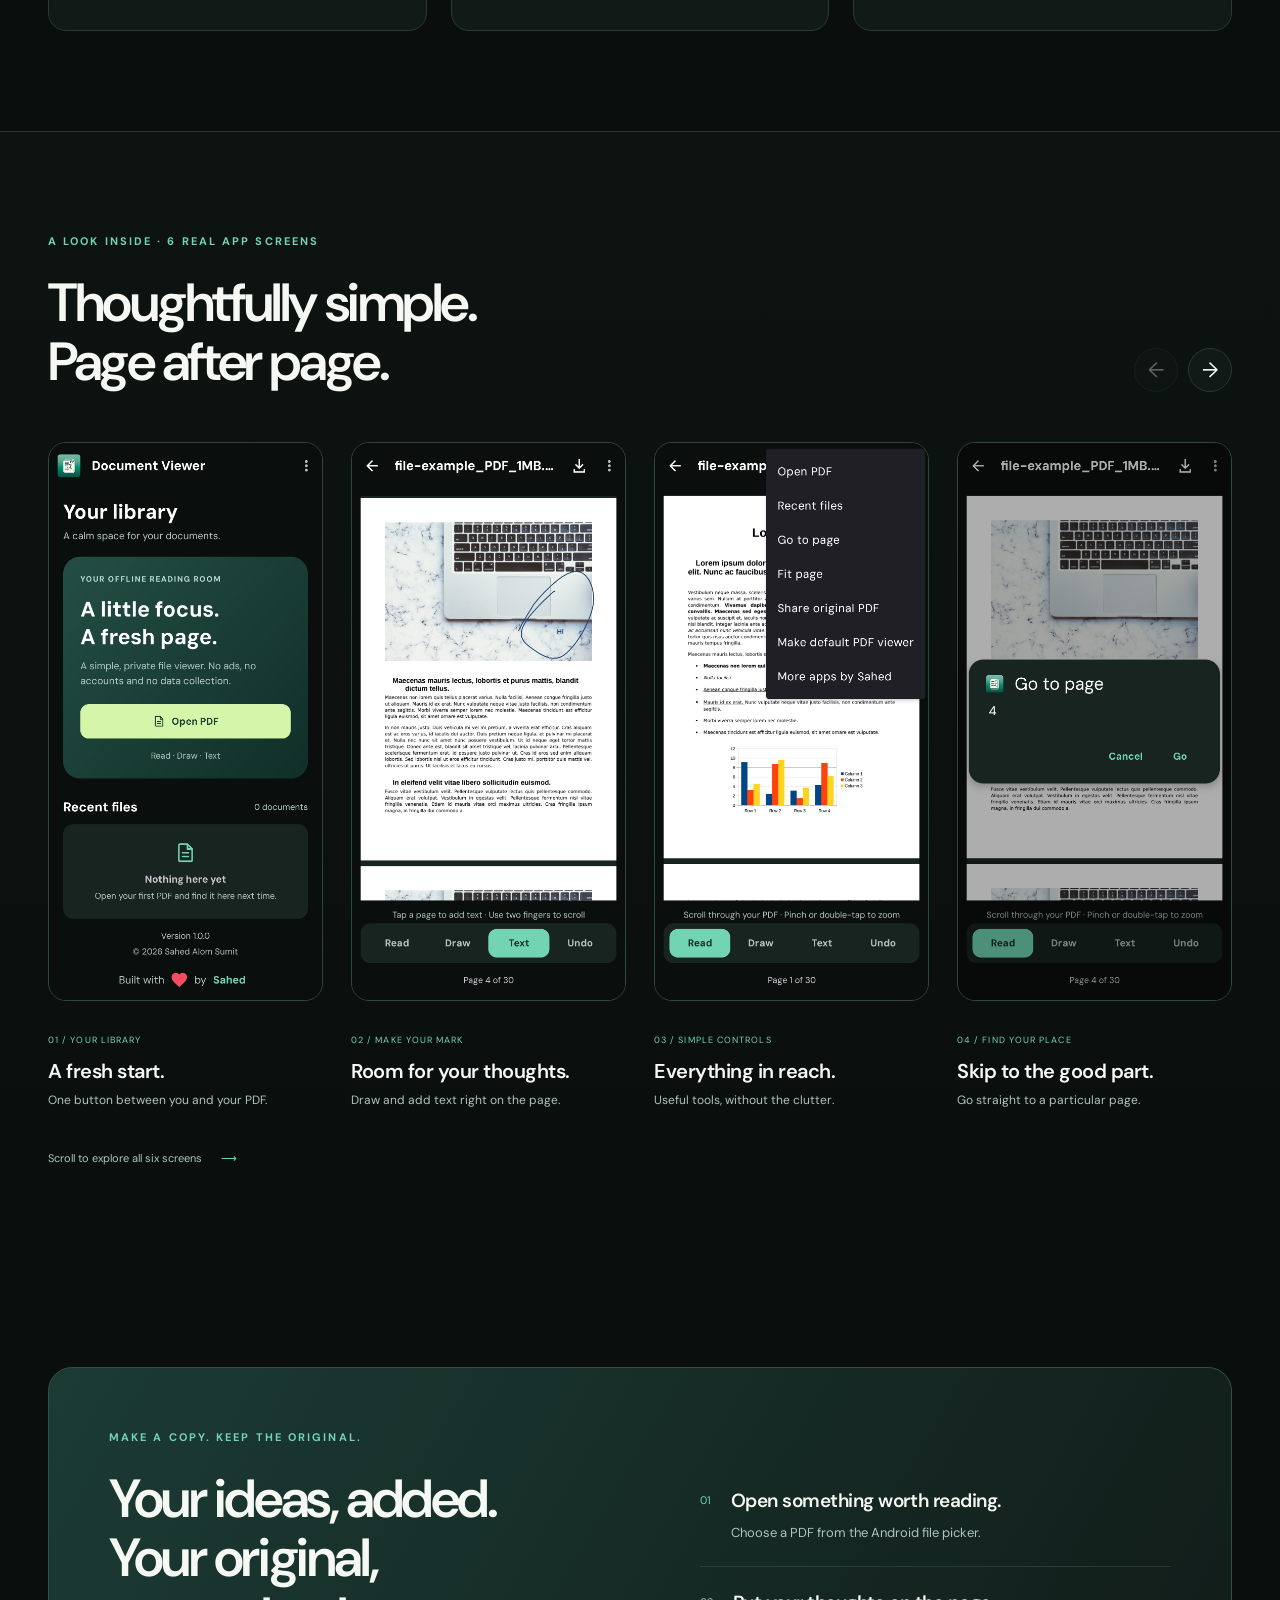
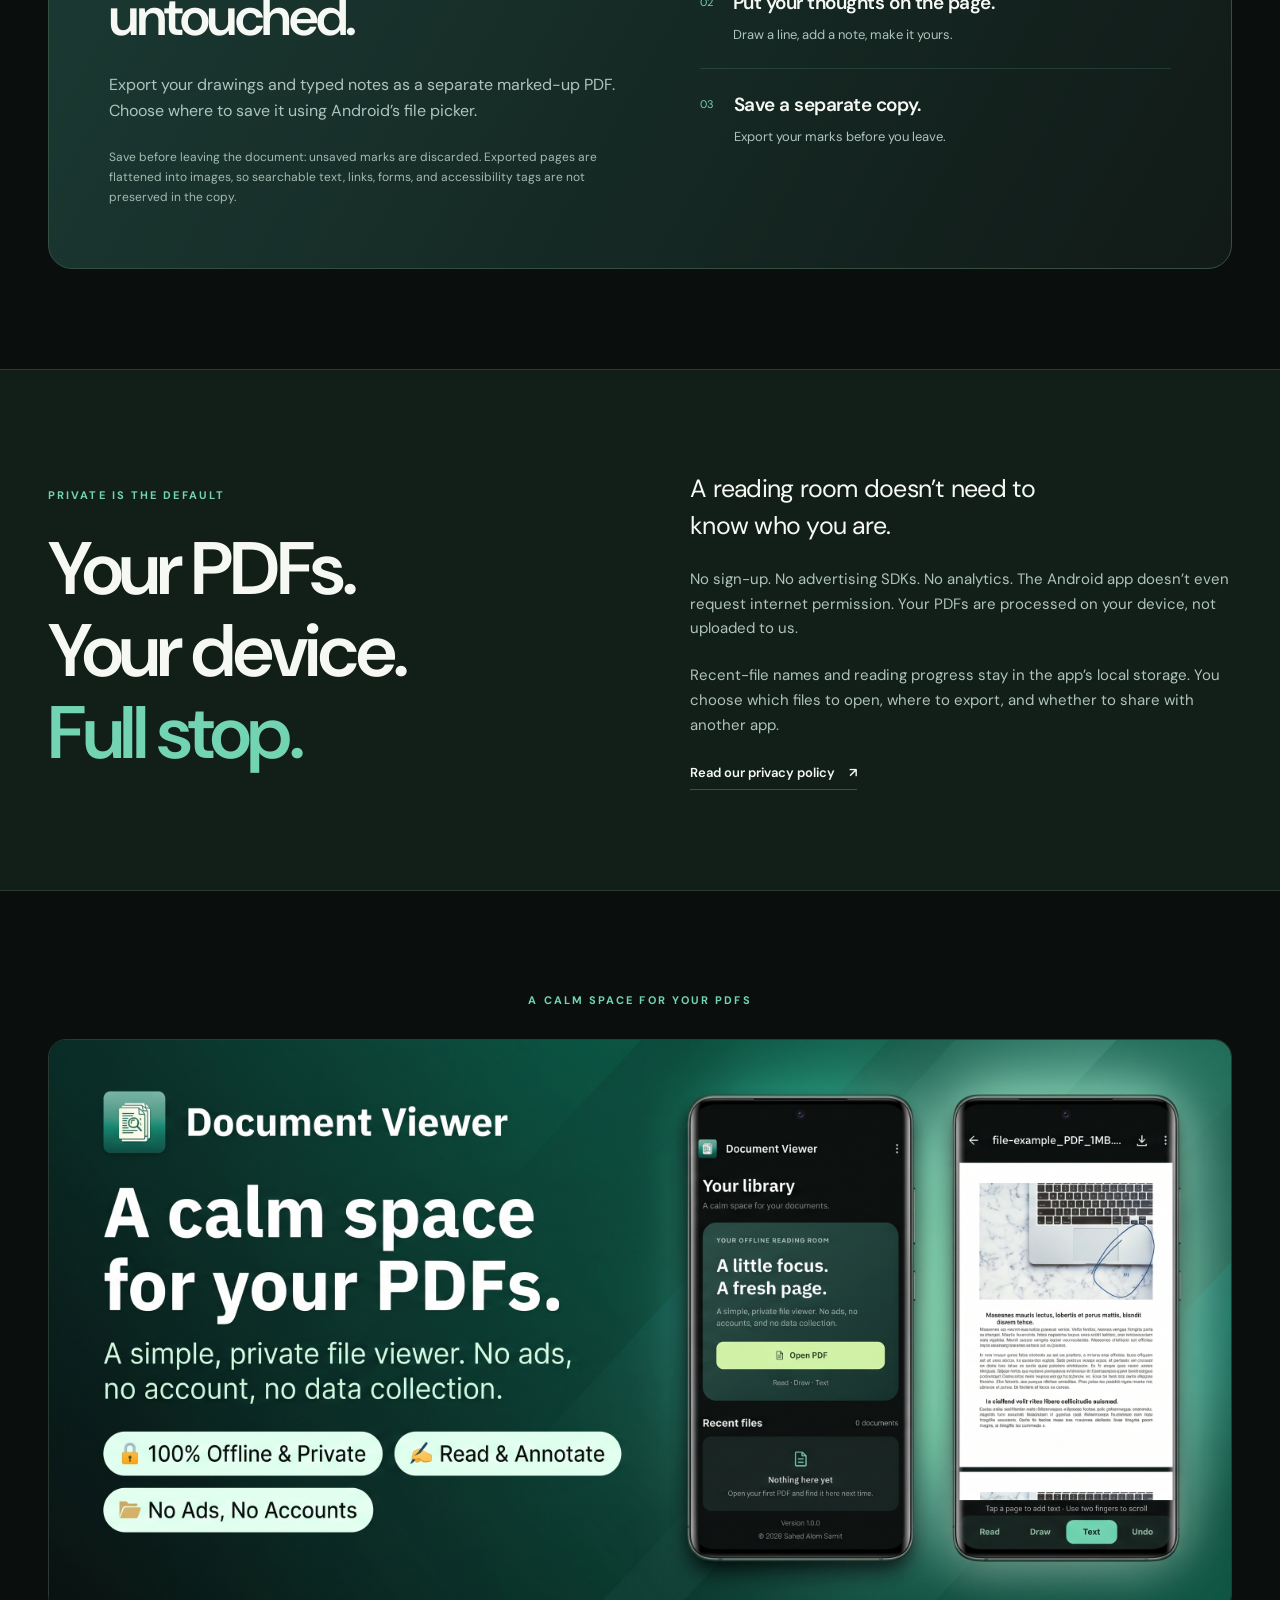
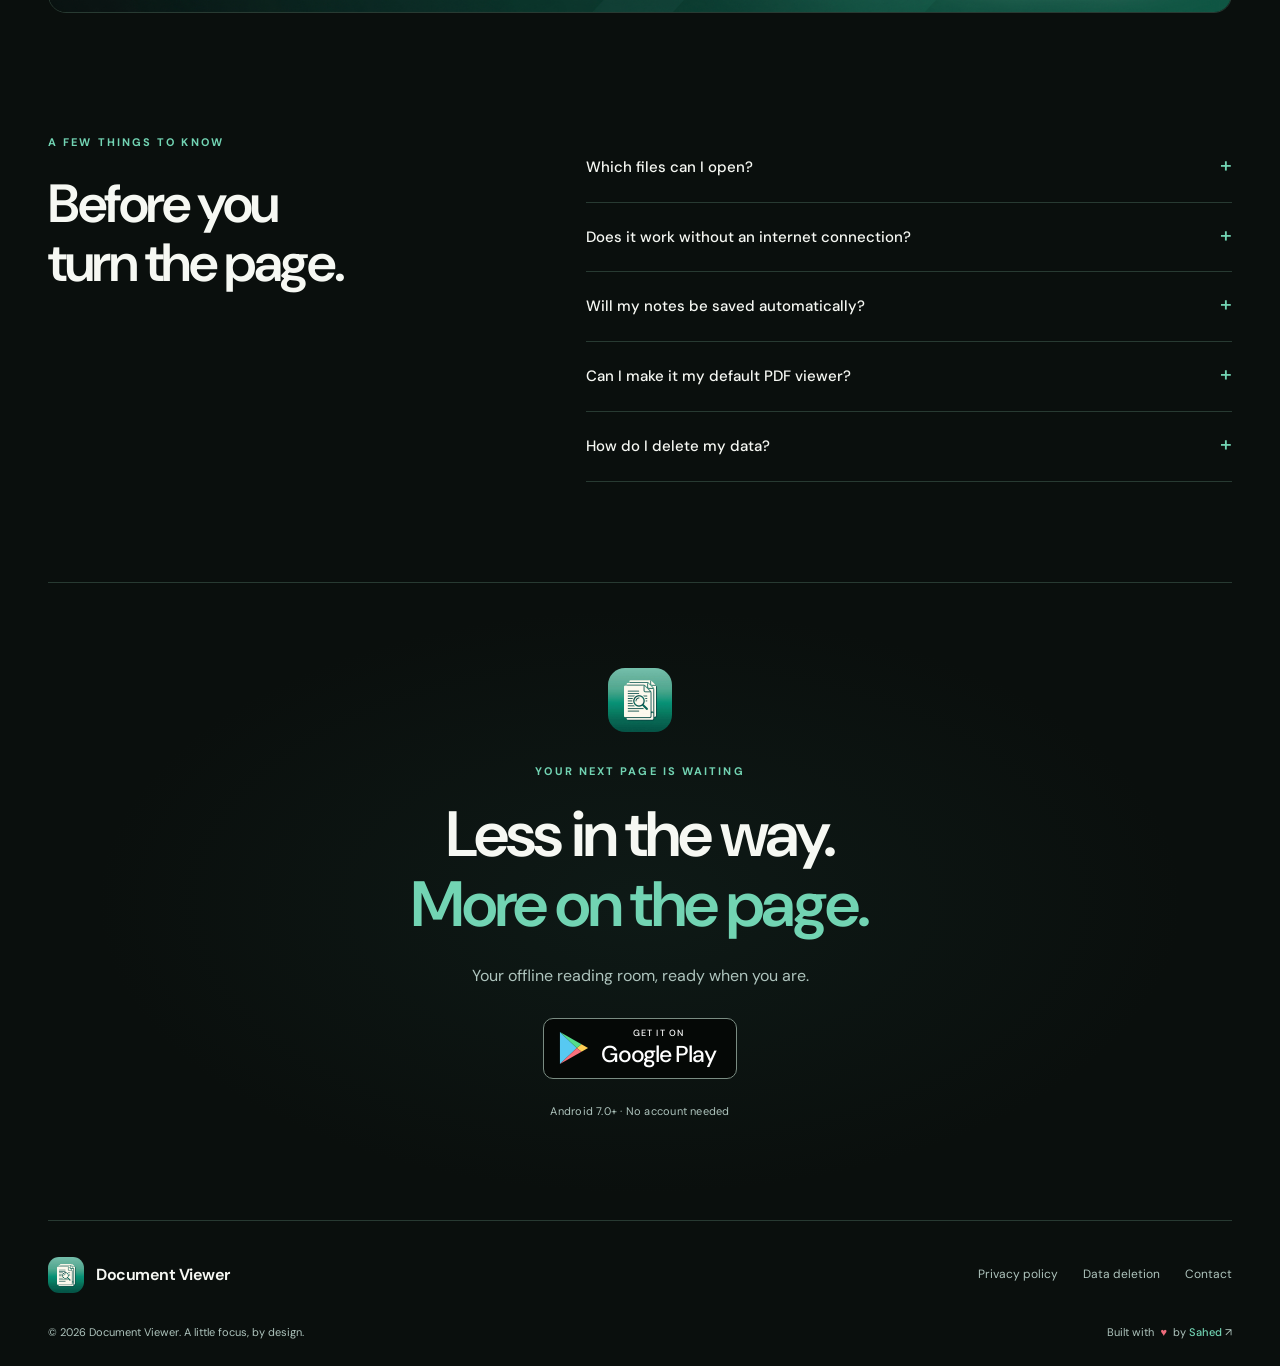
==== commit 86ab91b4: "Refactor font loading to use Google Fonts and remove local font files" ====
--- a/index.html
+++ b/index.html
@@ -14,7 +14,9 @@
   <meta property="og:image" content="https://document-viewer.sahedalomsumit.com/img/feature-graphic.jpg">
   <meta name="twitter:card" content="summary_large_image">
   <link rel="icon" href="img/logo-document-viewer.jpg">
-  <link rel="preload" href="fonts/dm-sans.ttf" as="font" type="font/ttf" crossorigin>
+  <link rel="preconnect" href="https://fonts.googleapis.com">
+  <link rel="preconnect" href="https://fonts.gstatic.com" crossorigin>
+  <link href="https://fonts.googleapis.com/css2?family=DM+Sans:wght@100..1000&display=swap" rel="stylesheet">
   <link rel="stylesheet" href="style.css">
   <script src="script.js" defer></script>
   <script type="application/ld+json">{"@context":"https://schema.org","@type":"SoftwareApplication","name":"Document Viewer","operatingSystem":"Android 7.0 or later","applicationCategory":"ProductivityApplication","url":"https://document-viewer.sahedalomsumit.com/","downloadUrl":"https://play.google.com/store/apps/details?id=com.sahed.document_viewer","description":"An offline Android PDF reader with drawing and text tools. No ads, accounts, or data collection.","author":{"@type":"Person","name":"Sahed Alom Sumit","url":"https://sahedalomsumit.com"}}</script>
--- a/style.css
+++ b/style.css
@@ -1,4 +1,3 @@
-@font-face{font-family:'DM Sans';src:url('fonts/dm-sans.ttf') format('truetype');font-style:normal;font-weight:100 1000;font-display:swap}
 :root{color-scheme:dark;--bg:#0a0f0d;--surface:#111a17;--surface-2:#182420;--green:#72d4b3;--lime:#d5f6a3;--text:#f6f8f3;--muted:#aec4bd;--line:#283a32;--radius:24px}
 *{box-sizing:border-box}html{scroll-behavior:smooth;scroll-padding-top:110px}body{margin:0;background:var(--bg);color:var(--text);font-family:'DM Sans',sans-serif;line-height:1.65;-webkit-font-smoothing:antialiased}a{color:inherit;text-decoration:none}button{font:inherit}button,a{-webkit-tap-highlight-color:transparent}button{cursor:pointer}img{display:block;max-width:100%;height:auto}p,h1,h2,h3,figure{margin:0}p{color:var(--muted)}h1,h2,h3{line-height:1.1;font-weight:600;letter-spacing:-.045em}h1{font-size:clamp(56px,6.5vw,94px)}h2{font-size:clamp(36px,4.2vw,58px)}h3{font-size:25px;letter-spacing:-.025em}a,button,summary{touch-action:manipulation}a:focus-visible,button:focus-visible,summary:focus-visible,[tabindex]:focus-visible{outline:2px solid var(--lime);outline-offset:6px}::selection{background:var(--green);color:var(--bg)}.shell{width:min(1200px,calc(100% - 96px));margin-inline:auto}.section{padding-block:100px}.eyebrow{font-size:11px;font-weight:700;letter-spacing:.19em;color:var(--green);margin-bottom:24px}.site-header{position:sticky;top:0;z-index:20;background:#0a0f0def;backdrop-filter:blur(16px);border-bottom:1px solid #283a3270}.header-inner{min-height:96px;display:flex;justify-content:space-between;align-items:center;gap:28px}.brand{display:inline-flex;align-items:center;gap:12px;flex-shrink:0}.brand img{border-radius:11px}.brand>span{font-size:18px;font-weight:650;letter-spacing:-.03em}.brand small{display:block;font-size:8px;letter-spacing:.18em;color:var(--muted);font-weight:500;margin-top:2px}.site-header nav{display:flex;align-items:center;gap:28px;font-size:13px;color:var(--muted)}nav a:hover,.text-link:hover{color:var(--lime)}.button{display:inline-flex;align-items:center;justify-content:center;gap:18px;padding:14px 24px;background:var(--lime);border:1px solid transparent;border-radius:9px;color:#102f28;font-size:14px;font-weight:650;transition:background .2s,transform .2s}.button:hover{background:#e4ffc0;color:#102f28;transform:translateY(-2px)}.button-small{padding:11px 19px}.nav-toggle{border:1px solid var(--line);border-radius:8px;background:var(--surface);color:var(--text);padding:8px 12px}.skip-link{position:fixed;left:16px;top:-100px;background:var(--lime);color:var(--bg);padding:10px 20px;z-index:100}.skip-link:focus{top:16px}.hero{min-height:760px;display:grid;grid-template-columns:1.1fr 1fr;align-items:center;gap:32px;padding-block:65px 75px;overflow:hidden}.hero-copy{position:relative;z-index:2}.hero .eyebrow{display:flex;align-items:center;gap:10px}.status-dot{width:7px;height:7px;background:var(--green);border-radius:50%;box-shadow:0 0 0 5px #72d4b30d}.page-word{position:relative;color:var(--green);display:inline-block}.page-word svg{position:absolute;left:0;bottom:-15px;width:100%;height:24px;fill:none;stroke:var(--green);stroke-width:2;stroke-linecap:round}.hero-description{font-size:18px;max-width:440px;line-height:1.8;margin-top:36px}.hero-actions{display:flex;align-items:center;gap:28px;flex-wrap:wrap;margin-top:32px}.play-badge{display:inline-flex;align-items:center;gap:12px;border:1px solid #7a8c82;background:#050806;padding:9px 20px 10px 15px;border-radius:10px;color:#fff;transition:border-color .2s,transform .2s}.play-badge:hover{border-color:var(--lime);transform:translateY(-3px)}.play-badge svg{width:30px;height:34px}.play-badge>span{font-size:23px;font-weight:500;letter-spacing:-.05em;line-height:1.2}.play-badge small{display:block;font-size:9px;letter-spacing:.12em;margin-bottom:2px}.text-link{display:inline-flex;align-items:center;gap:14px;font-size:13px;font-weight:600;border-bottom:1px solid #72d4b350;padding-bottom:5px}.compatibility{font-size:11px;letter-spacing:.02em;margin-top:18px}.compatibility span{padding-inline:9px}.hero-art{position:relative;display:flex;align-items:center;flex-direction:column;justify-content:center;min-height:610px}.hero-art:before{content:'';position:absolute;width:90%;height:85%;border-radius:50%;background:radial-gradient(ellipse,#245b4455,transparent 70%);filter:blur(12px)}.art-orbit{position:absolute;width:460px;height:460px;border:1px solid #72d4b319;border-radius:50%;transform:rotate(-25deg)}.art-orbit:after{content:'';position:absolute;inset:36px -25px;border:1px solid #72d4b30f;border-radius:50%}.phone-frame{position:relative;width:257px;padding:7px;background:#19221c;border:1px solid #4a5e50;border-radius:30px;transform:rotate(6deg);box-shadow:24px 30px 60px #0008;overflow:hidden}.phone-frame img{border-radius:23px}.art-caption{position:absolute;top:4px;right:18px;color:var(--muted);font-size:9px;letter-spacing:.16em}.tiny-cross{font-size:20px;margin-right:10px;color:var(--green)}.floating-note{position:absolute;bottom:94px;left:0;display:flex;align-items:center;gap:12px;background:#182b23f5;padding:17px 22px;border:1px solid #3e5d4c;border-radius:13px;box-shadow:0 12px 45px #0005;transform:rotate(-4deg);font-size:13px;font-weight:600}.floating-note small{display:block;font-size:11px;color:var(--muted);font-weight:400;margin-top:3px}.note-icon{display:grid;place-items:center;width:31px;height:31px;border-radius:50%;background:var(--lime);color:#102f28}.art-footnote{position:absolute;bottom:0;right:0;font-size:11px;color:var(--muted)}.promise-strip{border-block:1px solid var(--line);background:#101a15}.promise-strip>.shell{display:flex;justify-content:space-between;gap:20px;padding-block:23px;font-size:13px}.promise-strip i{font-style:normal;color:var(--green);margin-right:12px}.section-heading{max-width:650px;margin-bottom:48px}.section-heading>p:last-child{margin-top:22px;max-width:470px}.feature-grid{display:grid;grid-template-columns:repeat(3,1fr);gap:24px}.feature{padding:32px 28px;background:var(--surface);border:1px solid var(--line);border-radius:18px;display:flex;flex-direction:column}.feature-number{color:var(--green);font-size:14px;margin-bottom:35px}.feature-number span{color:var(--muted);font-size:10px;letter-spacing:.12em;margin-left:10px}.feature h3{margin-bottom:18px}.feature p{font-size:14px;line-height:1.85}.feature-tag{margin-top:auto;padding-top:30px;color:var(--green);font-size:11px}.screenshots-section{border-top:1px solid var(--line);overflow:hidden;background:linear-gradient(180deg,#111a1766,transparent)}.gallery-heading{display:flex;justify-content:space-between;align-items:end;gap:24px;margin-bottom:42px}.gallery-controls{display:flex;gap:10px}.gallery-controls[hidden]{display:none}.icon-button{border:1px solid var(--line);background:var(--surface);color:var(--text);width:44px;height:44px;border-radius:50%;font-size:21px}.icon-button:hover{background:var(--deep-green,#1b3b34);border-color:var(--green)}.icon-button:disabled{opacity:.35;cursor:default}.screenshot-gallery{display:flex;gap:28px;overflow-x:auto;scroll-snap-type:x mandatory;padding-block:8px 24px;scrollbar-width:thin;scrollbar-color:#365c49 transparent}.screen{flex:0 0 calc((100% - 84px)/4);min-width:220px;scroll-snap-align:start}.screen>img{width:100%;border:1px solid #32473b;border-radius:18px;background:var(--surface)}.screen figcaption{margin-top:24px}.screen figcaption>span{font-size:9px;letter-spacing:.12em;color:var(--green)}.screen h3{font-size:20px;margin:9px 0}.screen p{font-size:12px}.gallery-hint{font-size:11px;margin-top:14px}.gallery-hint span{margin-left:16px;color:var(--green)}.export-panel{display:grid;grid-template-columns:1.1fr 1fr;gap:72px;border:1px solid #355043;border-radius:var(--radius);background:linear-gradient(120deg,#1b3b34,#111a17);padding:60px}.export-panel>div>p:not(.eyebrow){margin-top:24px}.export-panel .fine-print{font-size:12px;color:#a5bbb0}.steps{list-style:none;margin:0;padding:0;align-self:center}.steps li{display:flex;gap:20px;padding-block:23px;border-bottom:1px solid #72d4b326}.steps li:last-child{border:0}.steps li>span{font-size:11px;color:var(--green);padding-top:3px}.steps h3{font-size:19px;line-height:1.4}.steps p{font-size:13px;margin-top:7px}.privacy-section{padding-block:100px;background:#121e18;border-block:1px solid var(--line)}.privacy-layout{display:grid;grid-template-columns:1fr 1fr;gap:100px;align-items:center}.privacy-statement h2{font-size:clamp(48px,5.8vw,80px)}.privacy-statement h2 span{color:var(--green)}.privacy-copy p{margin-bottom:22px;font-size:15px}.privacy-copy .large-copy{font-size:25px;line-height:1.5;letter-spacing:-.03em;color:var(--text);max-width:380px}.showcase img{border-radius:18px;border:1px solid var(--line);width:100%}.showcase .eyebrow{text-align:center;margin-bottom:30px}.faq-section{padding-top:20px;display:grid;grid-template-columns:.85fr 1.15fr;gap:60px}.faq details{border-bottom:1px solid var(--line);padding-block:22px}.faq summary{list-style:none;cursor:pointer;font-size:15px;font-weight:500;display:flex;justify-content:space-between;gap:20px}.faq summary::-webkit-details-marker{display:none}.faq summary:after{content:'+';font-size:21px;color:var(--green);line-height:1}.faq details[open] summary:after{content:'−'}.faq details p{font-size:14px;margin-top:17px;padding-right:25px}.faq p a,.legal-content a{color:var(--green);text-decoration:underline;text-underline-offset:4px}.closing{text-align:center;border-top:1px solid var(--line);padding-block:85px 100px;position:relative;background:radial-gradient(ellipse at center,#1b3b343d,transparent 65%)}.closing>img{margin:0 auto 30px;border-radius:17px}.closing .eyebrow{margin-bottom:20px}.closing h2{font-size:clamp(42px,5vw,68px)}.closing h2 span{color:var(--green)}.closing>p:not(.eyebrow){margin-top:23px}.closing .play-badge{margin-top:28px}.closing .compatibility{font-size:11px}.site-footer{border-top:1px solid var(--line);padding-block:36px 24px}.footer-top,.footer-bottom{display:flex;align-items:center;justify-content:space-between;gap:24px}.site-footer .brand>span{font-size:16px}.footer-top nav{display:flex;gap:25px;color:var(--muted);font-size:12px}.footer-bottom{padding-top:30px;font-size:11px;color:var(--muted)}.heart{color:#ef6c7c;margin-inline:3px}.footer-bottom strong{color:var(--green);font-weight:500}.legal-main{padding-block:60px 100px}.breadcrumb{display:flex;gap:12px;font-size:11px;color:var(--muted);margin-bottom:45px}.breadcrumb a{color:var(--green)}.legal-header{max-width:850px;margin-bottom:60px}.legal-header h1{font-size:clamp(48px,6vw,78px);margin-bottom:24px}.legal-header h1 span{color:var(--green)}.legal-header>p:not(.eyebrow){max-width:650px}.updated{font-size:12px;margin-top:20px}.legal-layout{display:grid;grid-template-columns:235px minmax(0,1fr);gap:70px;align-items:start}.legal-toc{position:sticky;top:130px;border-top:1px solid var(--line);padding-top:22px}.legal-toc>p{font-size:10px;letter-spacing:.15em;color:var(--green);margin-bottom:14px}.legal-toc a{display:block;font-size:12px;padding-block:7px;color:var(--muted)}.legal-toc a:hover{color:var(--lime)}.legal-content{max-width:780px}.legal-content section{margin-bottom:42px;scroll-margin-top:125px}.legal-content h2{font-size:25px;letter-spacing:-.025em;line-height:1.3;margin-bottom:18px}.legal-content p,.legal-content li{font-size:15px;line-height:1.85;color:var(--muted)}.legal-content p+p{margin-top:16px}.legal-content li{padding-left:5px;margin-block:9px}.legal-content strong{color:var(--text);font-weight:600}.legal-callout{padding:26px 30px;background:var(--surface-2);border:1px solid #355043;border-left:3px solid var(--green);border-radius:0 12px 12px 0;margin-bottom:40px}.legal-callout p{margin:0}.legal-callout h2{color:var(--green);font-size:21px}.deletion-steps{padding-left:25px}.deletion-steps li{padding:0 0 20px 14px}.deletion-steps li::marker{color:var(--green);font-weight:600}.deletion-steps strong{display:block}.contact-panel{padding:28px;border:1px solid var(--line);border-radius:16px;background:var(--surface)}.contact-panel a{overflow-wrap:anywhere}.contact-panel .button{margin-top:20px;text-decoration:none;color:#102f28}.reveal{animation:appear .7s both}.hero-copy{animation:appear .7s both}.hero-art{animation:appear .9s .12s both}@keyframes appear{from{opacity:0;transform:translateY(18px)}to{opacity:1;transform:translateY(0)}}
 @media(min-width:761px){.nav-toggle{display:none}}
